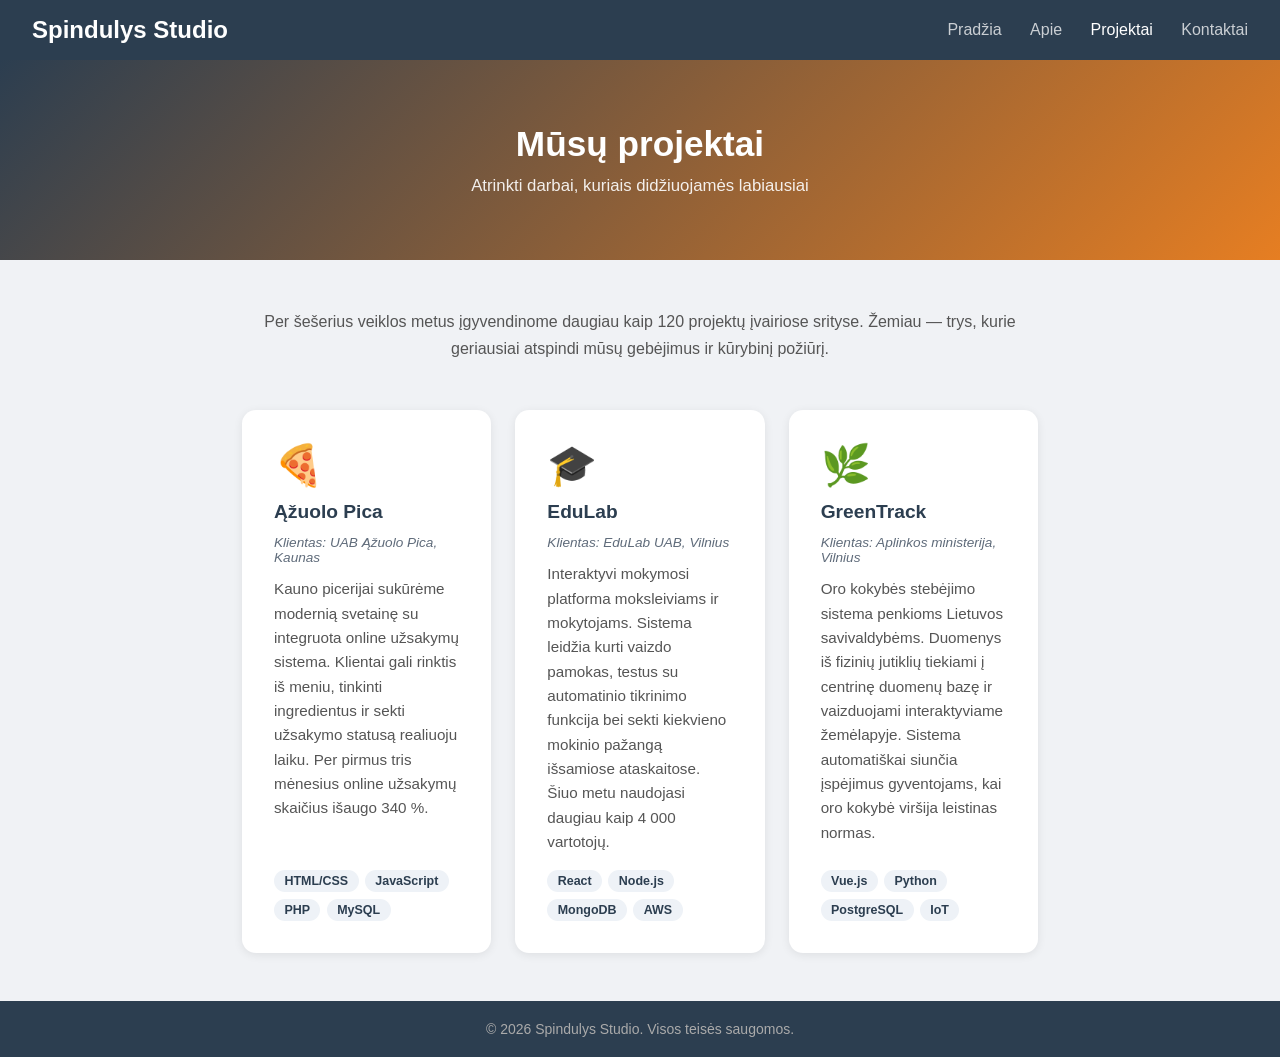
==== projektai.html @ a44eb750 "Naujas projktas tikrinti" ====
<!DOCTYPE html>
<html lang="lt">
<head>
    <meta charset="UTF-8">
    <meta name="viewport" content="width=device-width, initial-scale=1.0">
    <title>Spindulys Studio – Projektai</title>
    <link rel="stylesheet" href="style.css">
</head>
<body class="projektai">

    <header>
        <h1>Spindulys Studio</h1>
        <nav>
            <a href="index.html">Pradžia</a>
            <a href="apie.html">Apie</a>
            <a href="projektai.html" class="active">Projektai</a>
            <a href="kontaktai.html">Kontaktai</a>
        </nav>
    </header>

    <section class="page-hero">
        <h2>Mūsų projektai</h2>
        <p>Atrinkti darbai, kuriais didžiuojamės labiausiai</p>
    </section>

    <p class="projects-intro">
        Per šešerius veiklos metus įgyvendinome daugiau kaip 120 projektų įvairiose srityse.
        Žemiau — trys, kurie geriausiai atspindi mūsų gebėjimus ir kūrybinį požiūrį.
    </p>

    <div class="project-grid">

        <div class="project-card">
            <div class="project-icon">🍕</div>
            <h3>Ąžuolo Pica</h3>
            <span class="client">Klientas: UAB Ąžuolo Pica, Kaunas</span>
            <p>Kauno picerijai sukūrėme modernią svetainę su integruota online užsakymų sistema. Klientai gali rinktis iš meniu, tinkinti ingredientus ir sekti užsakymo statusą realiuoju laiku. Per pirmus tris mėnesius online užsakymų skaičius išaugo 340 %.</p>
            <div class="project-tags">
                <span class="tag">HTML/CSS</span>
                <span class="tag">JavaScript</span>
                <span class="tag">PHP</span>
                <span class="tag">MySQL</span>
            </div>
        </div>

        <div class="project-card">
            <div class="project-icon">🎓</div>
            <h3>EduLab</h3>
            <span class="client">Klientas: EduLab UAB, Vilnius</span>
            <p>Interaktyvi mokymosi platforma moksleiviams ir mokytojams. Sistema leidžia kurti vaizdo pamokas, testus su automatinio tikrinimo funkcija bei sekti kiekvieno mokinio pažangą išsamiose ataskaitose. Šiuo metu naudojasi daugiau kaip 4 000 vartotojų.</p>
            <div class="project-tags">
                <span class="tag">React</span>
                <span class="tag">Node.js</span>
                <span class="tag">MongoDB</span>
                <span class="tag">AWS</span>
            </div>
        </div>

        <div class="project-card">
            <div class="project-icon">🌿</div>
            <h3>GreenTrack</h3>
            <span class="client">Klientas: Aplinkos ministerija, Vilnius</span>
            <p>Oro kokybės stebėjimo sistema penkioms Lietuvos savivaldybėms. Duomenys iš fizinių jutiklių tiekiami į centrinę duomenų bazę ir vaizduojami interaktyviame žemėlapyje. Sistema automatiškai siunčia įspėjimus gyventojams, kai oro kokybė viršija leistinas normas.</p>
            <div class="project-tags">
                <span class="tag">Vue.js</span>
                <span class="tag">Python</span>
                <span class="tag">PostgreSQL</span>
                <span class="tag">IoT</span>
            </div>
        </div>

    </div>

    <footer>
        <p>&copy; 2026 Spindulys Studio. Visos teisės saugomos.</p>
    </footer>

</body>
</html>
---- style.css ----
/* ===== RESET ===== */
* {
    margin: 0;
    padding: 0;
    box-sizing: border-box;
}

/* ===== BASE ===== */
body {
    font-family: 'Segoe UI', sans-serif;
    background: #f0f2f5;
    color: #333;
    min-height: 100vh;
    display: flex;
    flex-direction: column;
}

/* ===== HEADER ===== */
header {
    background: #2c3e50;
    color: white;
    padding: 1rem 2rem;
    display: flex;
    justify-content: space-between;
    align-items: center;
}

header h1 {
    font-size: 1.5rem;
}

nav a {
    color: white;
    text-decoration: none;
    margin-left: 1.5rem;
    opacity: 0.75;
    transition: opacity 0.2s;
}

nav a:hover,
nav a.active {
    opacity: 1;
}

/* ===== FOOTER ===== */
footer {
    margin-top: auto;
    background: #2c3e50;
    color: #aaa;
    text-align: center;
    padding: 1.25rem;
    font-size: 0.875rem;
}

/* ===== SHARED BUTTON ===== */
.btn {
    display: inline-block;
    background: white;
    color: #2c3e50;
    border: none;
    padding: 0.75rem 2rem;
    font-size: 1rem;
    border-radius: 25px;
    cursor: pointer;
    font-weight: 600;
    text-decoration: none;
    transition: transform 0.2s, box-shadow 0.2s;
}

.btn:hover {
    transform: translateY(-2px);
    box-shadow: 0 6px 16px rgba(0, 0, 0, 0.2);
}

/* ===== PROJEKTAI – GRID ===== */
.projects-intro {
    max-width: 860px;
    margin: 3rem auto 1rem;
    padding: 0 2rem;
    width: 100%;
    text-align: center;
    color: #555;
    line-height: 1.7;
}

.project-grid {
    display: flex;
    gap: 1.5rem;
    flex-wrap: wrap;
    max-width: 860px;
    margin: 2rem auto 3rem;
    padding: 0 2rem;
    justify-content: center;
}

.project-card {
    background: white;
    border-radius: 14px;
    padding: 2rem;
    flex: 1;
    min-width: 240px;
    box-shadow: 0 2px 10px rgba(0, 0, 0, 0.08);
    display: flex;
    flex-direction: column;
    gap: 0.75rem;
}

.project-card .project-icon {
    font-size: 2.5rem;
}

.project-card h3 {
    font-size: 1.2rem;
    color: #2c3e50;
}

.project-card .client {
    font-size: 0.85rem;
    color: #5f6b7a;
    font-style: italic;
}

.project-card p {
    color: #555;
    font-size: 0.95rem;
    line-height: 1.6;
    flex: 1;
}

.project-tags {
    display: flex;
    flex-wrap: wrap;
    gap: 0.4rem;
    margin-top: 0.25rem;
}

.tag {
    background: #eef2f7;
    color: #2c3e50;
    font-size: 0.78rem;
    font-weight: 600;
    padding: 0.25rem 0.65rem;
    border-radius: 20px;
}

/* ===== INDEX – HERO ===== */
.hero {
    background: linear-gradient(135deg, #2c3e50, #3498db);
    color: white;
    text-align: center;
    padding: 5rem 2rem;
}

.hero h2 {
    font-size: 2.5rem;
    margin-bottom: 1rem;
}

.hero p {
    font-size: 1.1rem;
    opacity: 0.9;
    max-width: 500px;
    margin: 0 auto 2rem;
}

/* ===== INDEX – CARDS ===== */
.cards {
    display: flex;
    gap: 1.5rem;
    padding: 3rem 2rem;
    max-width: 900px;
    margin: 0 auto;
    flex-wrap: wrap;
    justify-content: center;
}

.card {
    background: white;
    border-radius: 12px;
    padding: 2rem;
    flex: 1;
    min-width: 220px;
    box-shadow: 0 2px 8px rgba(0, 0, 0, 0.08);
    text-align: center;
}

.card .icon {
    font-size: 2.5rem;
    margin-bottom: 1rem;
}

.card h3 {
    margin-bottom: 0.5rem;
    color: #2c3e50;
}

.card p {
    color: #666;
    font-size: 0.95rem;
    line-height: 1.5;
}

/* ===== APIE & KONTAKTAI – PAGE HERO ===== */
.page-hero {
    color: white;
    text-align: center;
    padding: 4rem 2rem;
}

.page-hero h2 {
    font-size: 2.2rem;
    margin-bottom: 0.75rem;
}

.page-hero p {
    font-size: 1.05rem;
    opacity: 0.9;
}

body.apie .page-hero {
    background: linear-gradient(135deg, #2c3e50, #8e44ad);
}

body.kontaktai .page-hero {
    background: linear-gradient(135deg, #2c3e50, #27ae60);
}

body.projektai .page-hero {
    background: linear-gradient(135deg, #2c3e50, #e67e22);
}

/* ===== APIE – SECTIONS ===== */
.section {
    max-width: 860px;
    margin: 3rem auto;
    padding: 0 2rem;
    width: 100%;
}

.section h3 {
    font-size: 1.5rem;
    color: #2c3e50;
    margin-bottom: 1rem;
    border-left: 4px solid #3498db;
    padding-left: 0.75rem;
}

.section p {
    line-height: 1.7;
    color: #555;
    margin-bottom: 1rem;
}

/* ===== APIE – TEAM ===== */
.team {
    display: flex;
    gap: 1.5rem;
    flex-wrap: wrap;
    margin-top: 1.5rem;
    justify-content: center;
}

.member {
    background: white;
    border-radius: 12px;
    padding: 2rem 1.5rem;
    text-align: center;
    flex: 1;
    min-width: 180px;
    max-width: 220px;
    box-shadow: 0 2px 8px rgba(0, 0, 0, 0.08);
}

.avatar {
    width: 72px;
    height: 72px;
    border-radius: 50%;
    background: linear-gradient(135deg, #3498db, #8e44ad);
    display: flex;
    align-items: center;
    justify-content: center;
    font-size: 1.8rem;
    margin: 0 auto 1rem;
}

.member h4 {
    color: #2c3e50;
    margin-bottom: 0.25rem;
}

.member span {
    font-size: 0.85rem;
    color: #888;
}

/* ===== APIE – VALUES ===== */
.values {
    display: flex;
    gap: 1rem;
    flex-wrap: wrap;
    margin-top: 1.5rem;
}

.value-item {
    background: white;
    border-radius: 10px;
    padding: 1.25rem 1.5rem;
    flex: 1;
    min-width: 180px;
    box-shadow: 0 2px 8px rgba(0, 0, 0, 0.06);
}

.value-item h4 {
    color: #2c3e50;
    margin-bottom: 0.4rem;
}

.value-item p {
    font-size: 0.9rem;
    color: #666;
    line-height: 1.5;
    margin: 0;
}

/* ===== KONTAKTAI – LAYOUT ===== */
.contact-wrapper {
    max-width: 860px;
    margin: 3rem auto;
    padding: 0 2rem;
    width: 100%;
    display: flex;
    gap: 2rem;
    flex-wrap: wrap;
}

.contact-info {
    flex: 1;
    min-width: 240px;
}

.contact-info h3,
.contact-form h3 {
    font-size: 1.4rem;
    color: #2c3e50;
    margin-bottom: 1.5rem;
    border-left: 4px solid #27ae60;
    padding-left: 0.75rem;
}

/* ===== KONTAKTAI – INFO ITEMS ===== */
.info-item {
    display: flex;
    align-items: flex-start;
    gap: 1rem;
    margin-bottom: 1.5rem;
    background: white;
    padding: 1rem 1.25rem;
    border-radius: 10px;
    box-shadow: 0 2px 6px rgba(0, 0, 0, 0.06);
}

.info-icon {
    font-size: 1.5rem;
    flex-shrink: 0;
}

.info-text strong {
    display: block;
    color: #2c3e50;
    margin-bottom: 0.2rem;
}

.info-text span {
    color: #666;
    font-size: 0.95rem;
}

/* ===== KONTAKTAI – FORM ===== */
.contact-form {
    flex: 1.4;
    min-width: 280px;
    background: white;
    border-radius: 12px;
    padding: 2rem;
    box-shadow: 0 2px 8px rgba(0, 0, 0, 0.08);
}

.form-group {
    margin-bottom: 1.25rem;
}

.form-group label {
    display: block;
    font-size: 0.9rem;
    font-weight: 600;
    color: #444;
    margin-bottom: 0.4rem;
}

.form-group input,
.form-group textarea,
.form-group select {
    width: 100%;
    padding: 0.7rem 1rem;
    border: 1.5px solid #ddd;
    border-radius: 8px;
    font-size: 0.95rem;
    font-family: inherit;
    transition: border-color 0.2s;
    background: #fafafa;
}

.form-group input:focus,
.form-group textarea:focus,
.form-group select:focus {
    outline: none;
    border-color: #27ae60;
    background: white;
}

.form-group textarea {
    resize: vertical;
    min-height: 120px;
}

.submit-btn {
    background: linear-gradient(135deg, #2c3e50, #27ae60);
    color: white;
    border: none;
    padding: 0.85rem 2.5rem;
    font-size: 1rem;
    font-weight: 600;
    border-radius: 25px;
    cursor: pointer;
    width: 100%;
    transition: opacity 0.2s, transform 0.2s;
}

.submit-btn:hover {
    opacity: 0.9;
    transform: translateY(-1px);
}

/* ===== KONTAKTAI – MAP ===== */
.map-placeholder {
    max-width: 860px;
    margin: 0 auto 3rem;
    padding: 0 2rem;
    width: 100%;
}

.map-box {
    background: white;
    border-radius: 12px;
    padding: 2.5rem;
    text-align: center;
    box-shadow: 0 2px 8px rgba(0, 0, 0, 0.08);
    color: #888;
}

.map-box .map-icon {
    font-size: 3rem;
    margin-bottom: 0.75rem;
}

.map-box p {
    font-size: 0.95rem;
}

.map-box strong {
    display: block;
    color: #2c3e50;
    margin-bottom: 0.25rem;
    font-size: 1.1rem;
}
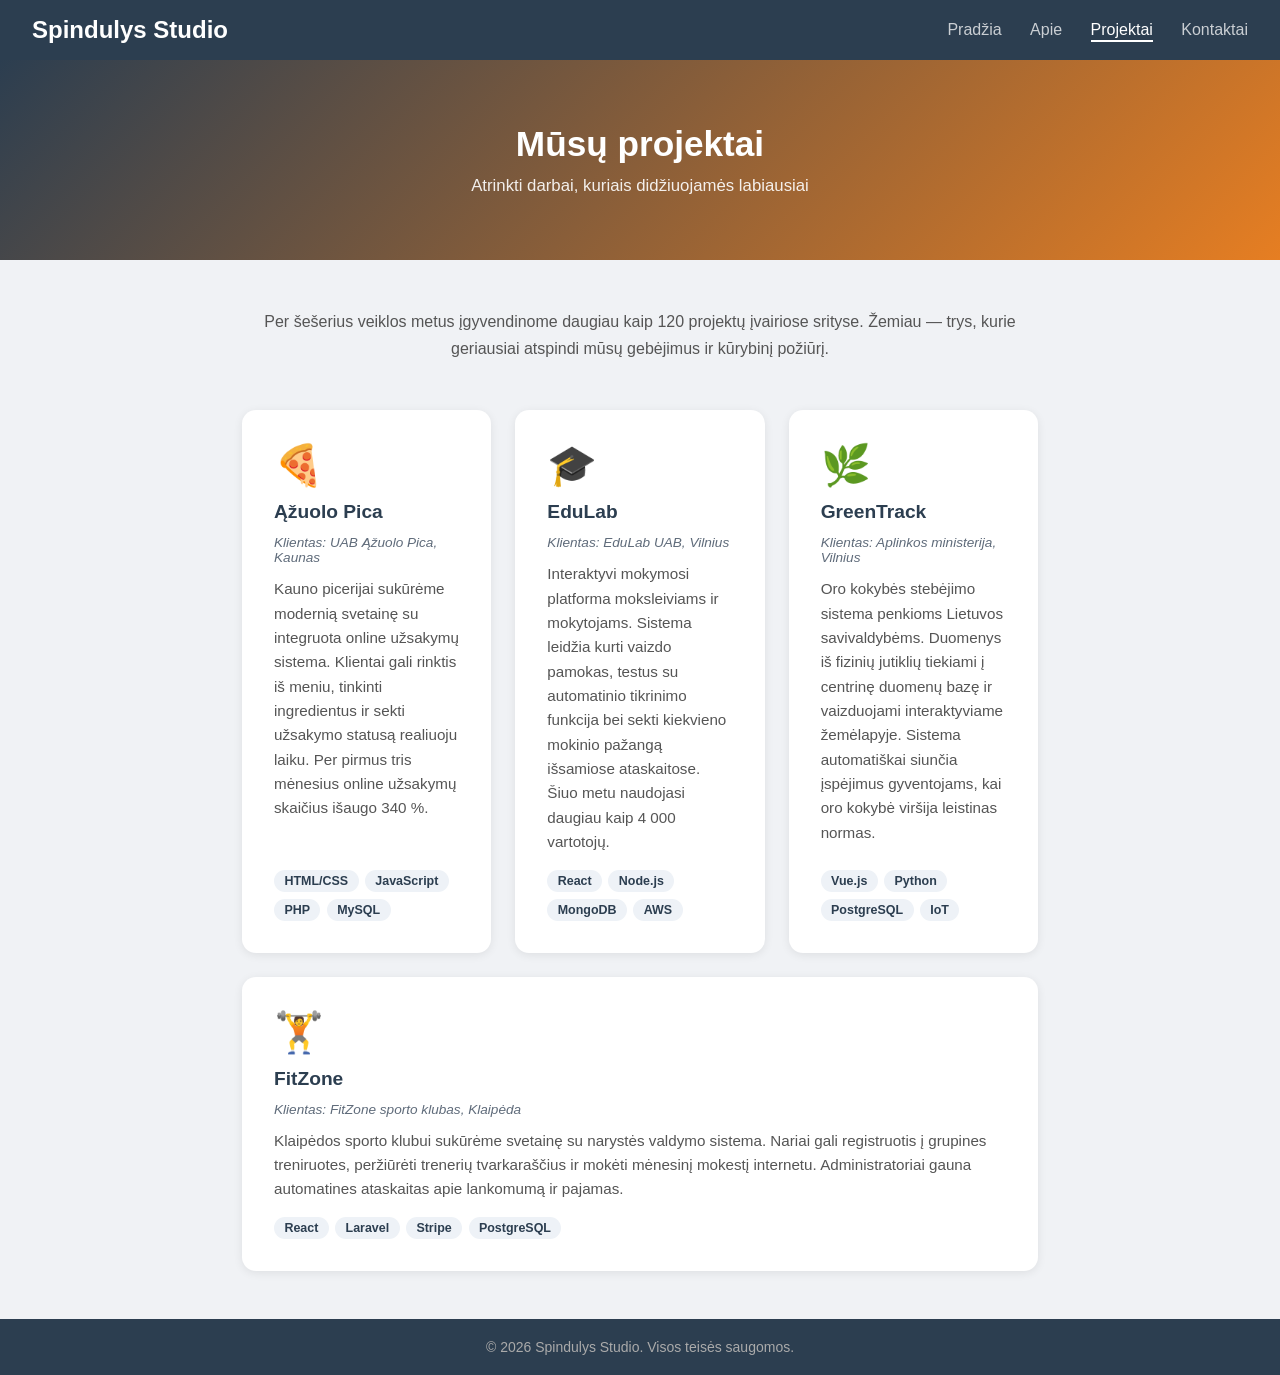
==== commit cab0e457: "Pridejau nauja projekta" ====
--- a/projektai.html
+++ b/projektai.html
@@ -69,6 +69,19 @@
             </div>
         </div>
 
+        <div class="project-card">
+            <div class="project-icon">🏋️</div>
+            <h3>FitZone</h3>
+            <span class="client">Klientas: FitZone sporto klubas, Klaipėda</span>
+            <p>Klaipėdos sporto klubui sukūrėme svetainę su narystės valdymo sistema. Nariai gali registruotis į grupines treniruotes, peržiūrėti trenerių tvarkaraščius ir mokėti mėnesinį mokestį internetu. Administratoriai gauna automatines ataskaitas apie lankomumą ir pajamas.</p>
+            <div class="project-tags">
+                <span class="tag">React</span>
+                <span class="tag">Laravel</span>
+                <span class="tag">Stripe</span>
+                <span class="tag">PostgreSQL</span>
+            </div>
+        </div>
+
     </div>
 
     <footer>
--- a/style.css
+++ b/style.css
@@ -3,6 +3,10 @@
     margin: 0;
     padding: 0;
     box-sizing: border-box;
+}
+
+html {
+    scroll-behavior: smooth;
 }
 
 /* ===== BASE ===== */
@@ -40,6 +44,11 @@
 nav a:hover,
 nav a.active {
     opacity: 1;
+}
+
+nav a.active {
+    border-bottom: 2px solid white;
+    padding-bottom: 2px;
 }
 
 /* ===== FOOTER ===== */
@@ -182,6 +191,12 @@
     min-width: 220px;
     box-shadow: 0 2px 8px rgba(0, 0, 0, 0.08);
     text-align: center;
+    transition: transform 0.2s, box-shadow 0.2s;
+}
+
+.card:hover {
+    transform: translateY(-4px);
+    box-shadow: 0 8px 20px rgba(0, 0, 0, 0.12);
 }
 
 .card .icon {
@@ -455,7 +470,7 @@
     padding: 2.5rem;
     text-align: center;
     box-shadow: 0 2px 8px rgba(0, 0, 0, 0.08);
-    color: #888;
+    color: #5f6b7a;
 }
 
 .map-box .map-icon {
